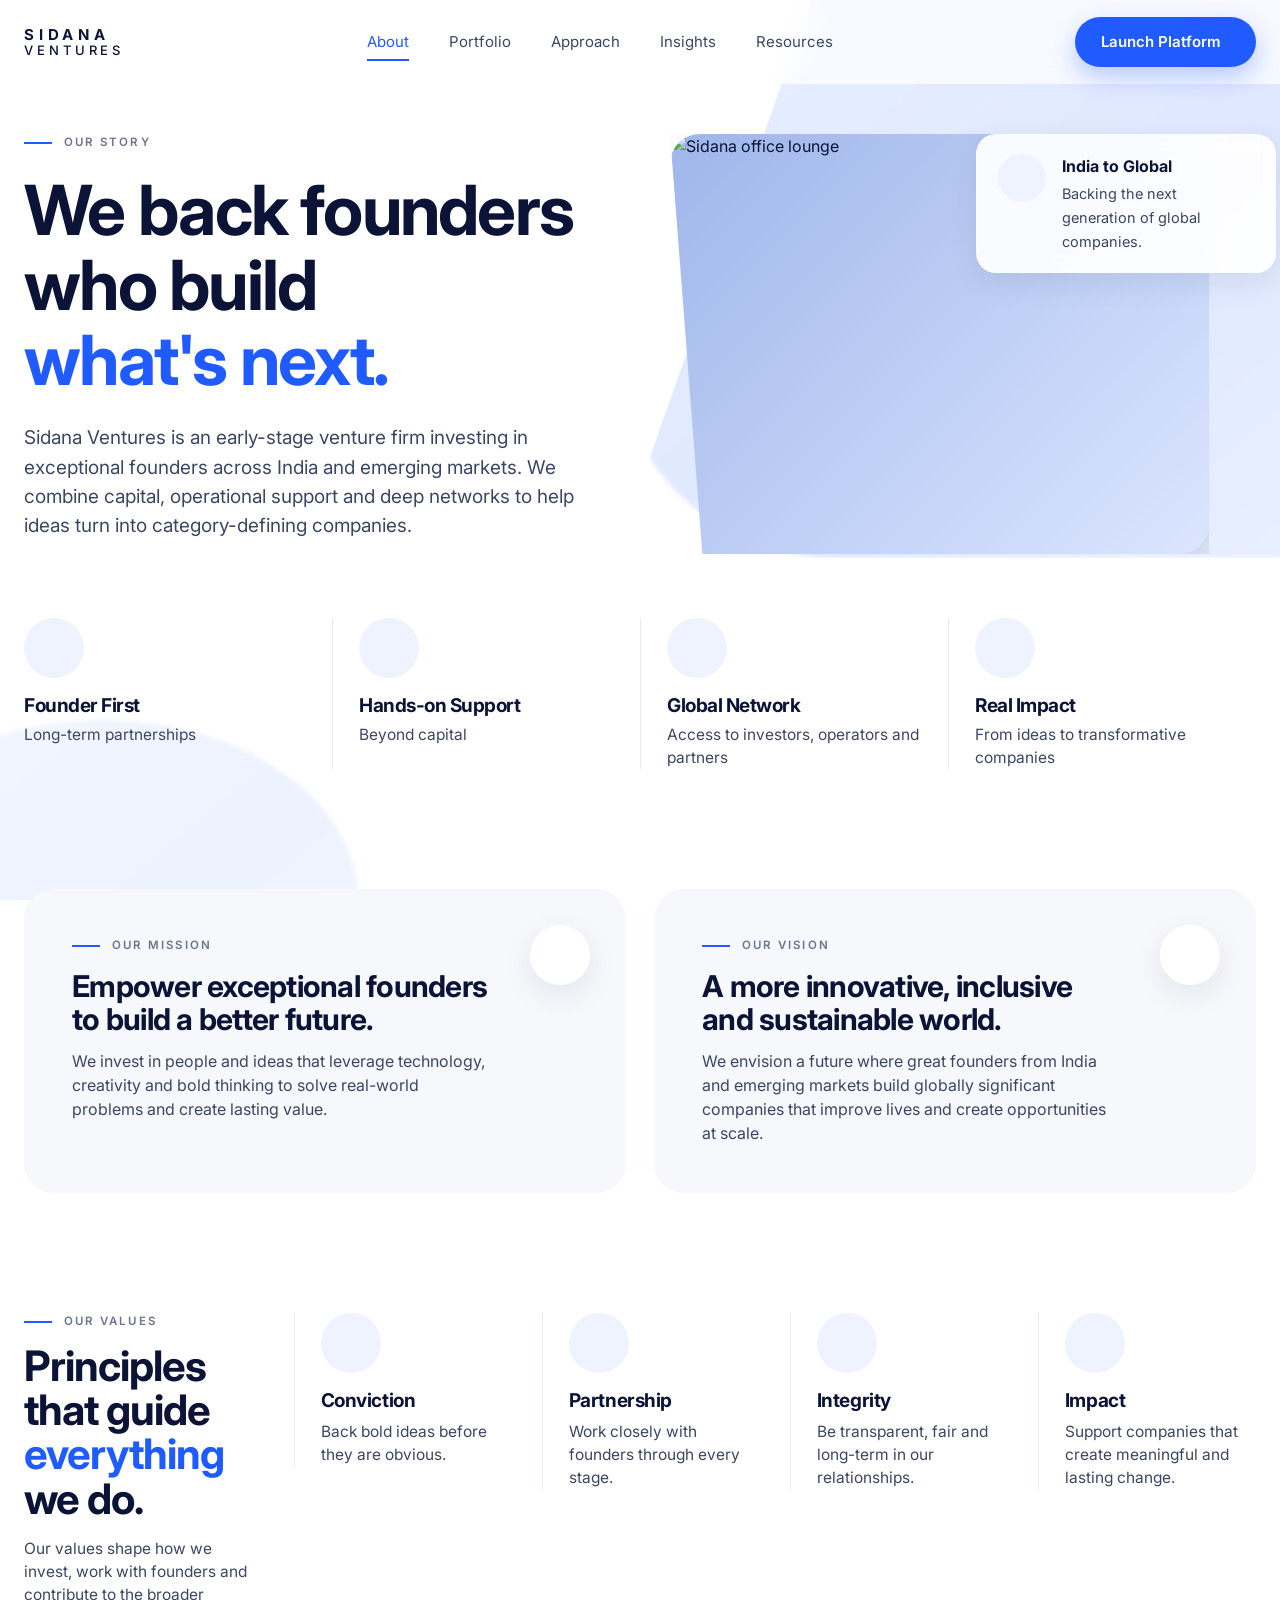
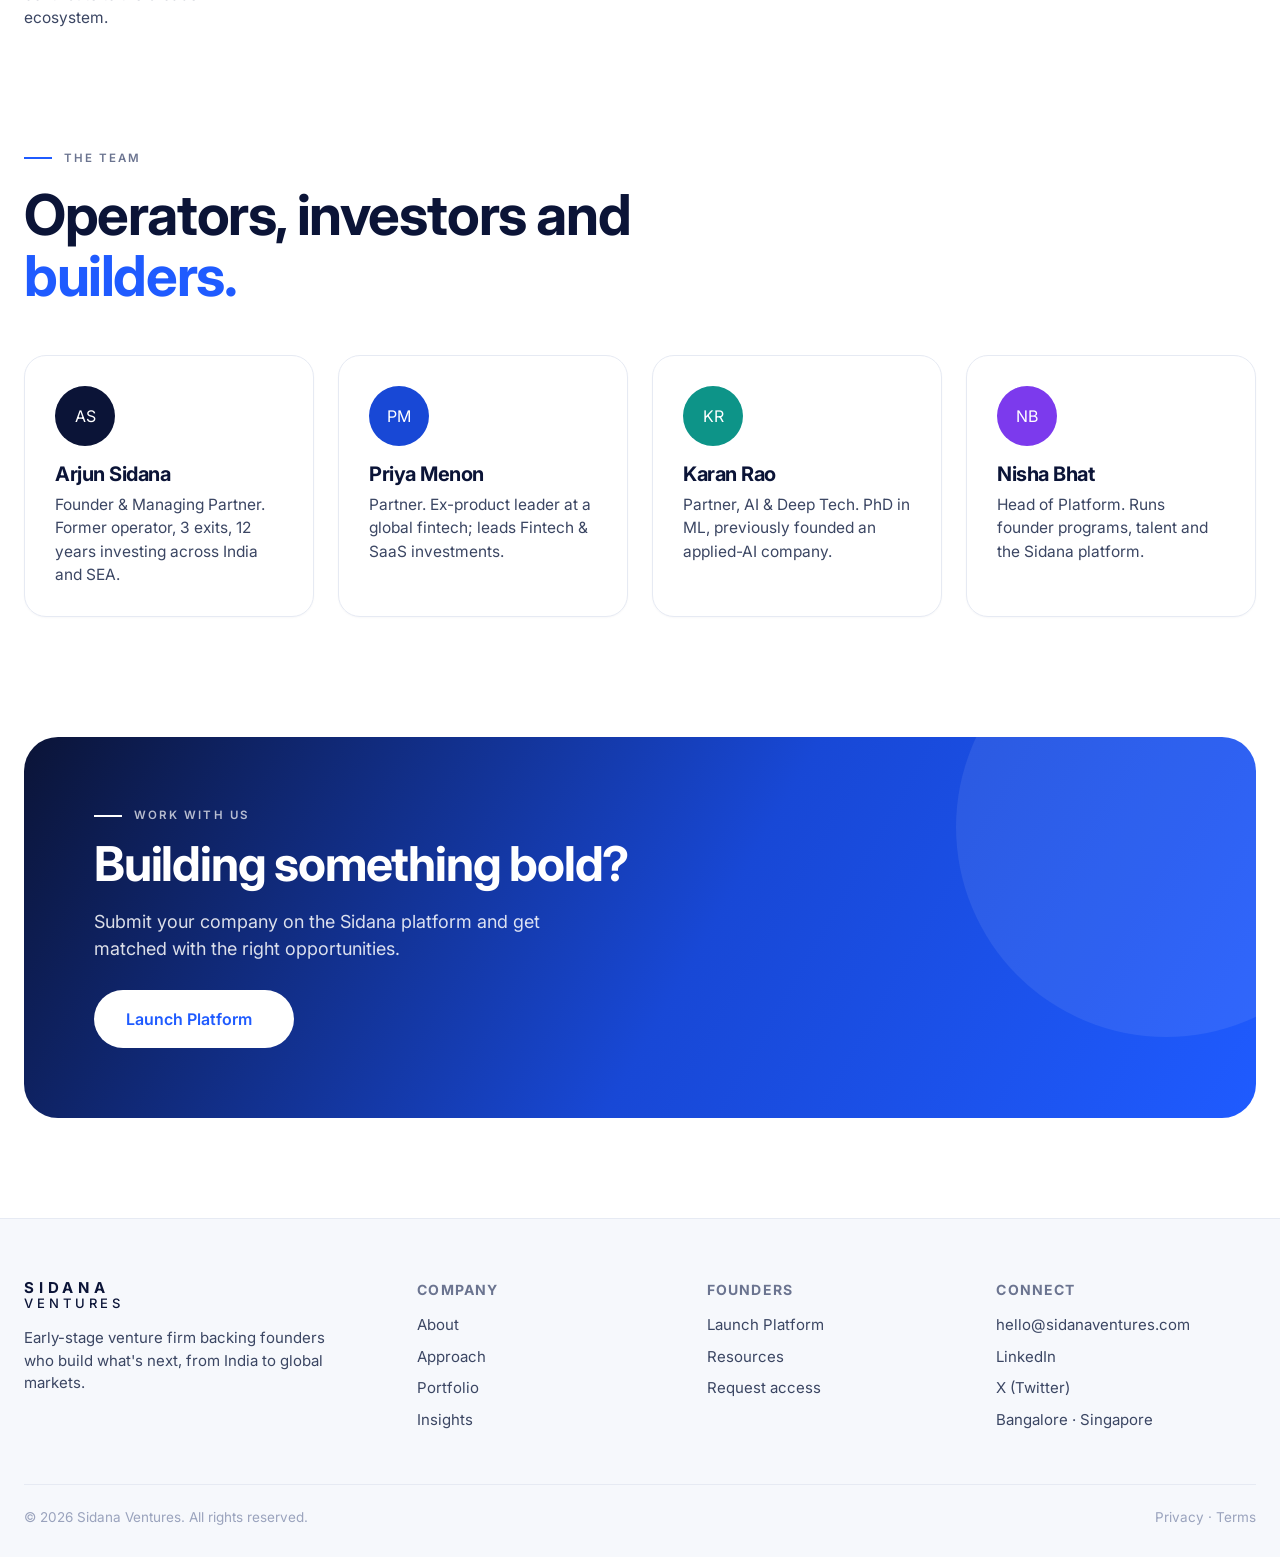
==== about.html @ c6158445 "first commit" ====
<!DOCTYPE html>
<html lang="en">
<head>
<meta charset="UTF-8"><meta name="viewport" content="width=device-width, initial-scale=1.0">
<title>About – Sidana Ventures</title>
<link rel="preconnect" href="https://fonts.googleapis.com"><link href="https://fonts.googleapis.com/css2?family=Inter:wght@400;500;600;700&display=swap" rel="stylesheet">
<link rel="stylesheet" href="css/site.css">
</head>
<body>
<div class="bg-shapes"><span class="s1"></span><span class="s2"></span></div>
<header class="nav"><div class="wrap"><a href="index.html" class="logo">Sidana<small>Ventures</small></a><nav class="nav-links"><a href="about.html">About</a><a href="portfolio.html">Portfolio</a><a href="approach.html">Approach</a><a href="insights.html">Insights</a><a href="resources.html">Resources</a></nav><a href="platform.html" class="btn btn-primary">Launch Platform <i data-lucide="arrow-right"></i></a><button class="nav-toggle" aria-label="Menu"><i data-lucide="menu"></i></button></div></header>

<main class="wrap">
  <section class="tight" style="padding-top:50px">
    <div class="grid-2" style="align-items:start;gap:60px">
      <div>
        <div class="eyebrow reveal in">Our story</div>
        <h1 class="words" style="font-size:clamp(44px,5.4vw,76px);font-weight:700;margin:22px 0 26px">We back founders who build <span class="accent">what's next.</span></h1>
        <p class="lead reveal" style="transition-delay:.5s;max-width:560px">Sidana Ventures is an early-stage venture firm investing in exceptional founders across India and emerging markets. We combine capital, operational support and deep networks to help ideas turn into category-defining companies.</p>
      </div>
      <div style="position:relative;height:440px">
        <div class="media skew tilt reveal right" style="height:420px;width:92%"><img src="https://images.unsplash.com/photo-1497366216548-37526070297c?w=1200&q=80" alt="Sidana office lounge" loading="lazy"></div>
        <div class="info-tile reveal" style="position:absolute;right:-20px;top:0;width:300px;transition-delay:.4s"><div class="ico sm"><i data-lucide="globe"></i></div><div><b>India to Global</b><span>Backing the next generation of global companies.</span></div></div>
      </div>
    </div>
    <div class="pillars stagger">
      <div><div class="ico"><i data-lucide="users"></i></div><h3>Founder First</h3><p>Long-term partnerships</p></div>
      <div><div class="ico"><i data-lucide="rocket"></i></div><h3>Hands-on Support</h3><p>Beyond capital</p></div>
      <div><div class="ico"><i data-lucide="share-2"></i></div><h3>Global Network</h3><p>Access to investors, operators and partners</p></div>
      <div><div class="ico"><i data-lucide="bar-chart-3"></i></div><h3>Real Impact</h3><p>From ideas to transformative companies</p></div>
    </div>
  </section>

  <section class="tight">
    <div class="grid-2">
      <div class="big-card reveal left"><img class="art" src="https://images.unsplash.com/photo-1464822759023-fed622ff2c3b?w=900&q=80" alt="" loading="lazy"><div class="ico"><i data-lucide="target"></i></div><div class="eyebrow">Our mission</div><h3>Empower exceptional founders to build a better future.</h3><p>We invest in people and ideas that leverage technology, creativity and bold thinking to solve real-world problems and create lasting value.</p></div>
      <div class="big-card reveal right"><img class="art" src="https://images.unsplash.com/photo-1451187580459-43490279c0fa?w=900&q=80" alt="" loading="lazy"><div class="ico"><i data-lucide="eye"></i></div><div class="eyebrow">Our vision</div><h3>A more innovative, inclusive and sustainable world.</h3><p>We envision a future where great founders from India and emerging markets build globally significant companies that improve lives and create opportunities at scale.</p></div>
    </div>
  </section>

  <section class="tight">
    <div class="values">
      <div class="reveal"><div class="eyebrow">Our values</div><h2>Principles that guide <span class="accent">everything</span> we do.</h2><p style="color:var(--ink-2)">Our values shape how we invest, work with founders and contribute to the broader ecosystem.</p></div>
      <div class="v reveal" style="transition-delay:.1s"><div class="ico"><i data-lucide="lightbulb"></i></div><h3>Conviction</h3><p>Back bold ideas before they are obvious.</p></div>
      <div class="v reveal" style="transition-delay:.2s"><div class="ico"><i data-lucide="users"></i></div><h3>Partnership</h3><p>Work closely with founders through every stage.</p></div>
      <div class="v reveal" style="transition-delay:.3s"><div class="ico"><i data-lucide="bar-chart-3"></i></div><h3>Integrity</h3><p>Be transparent, fair and long-term in our relationships.</p></div>
      <div class="v reveal" style="transition-delay:.4s"><div class="ico"><i data-lucide="leaf"></i></div><h3>Impact</h3><p>Support companies that create meaningful and lasting change.</p></div>
    </div>
  </section>

  <section class="tight">
    <div class="sec-head reveal"><div class="eyebrow">The team</div><h2>Operators, investors and <span class="accent">builders.</span></h2></div>
    <div class="grid-4 stagger">
      <div class="card hover"><div class="ico" style="background:#0b1437;color:#fff">AS</div><h3>Arjun Sidana</h3><p>Founder &amp; Managing Partner. Former operator, 3 exits, 12 years investing across India and SEA.</p></div>
      <div class="card hover"><div class="ico" style="background:#1848d6;color:#fff">PM</div><h3>Priya Menon</h3><p>Partner. Ex-product leader at a global fintech; leads Fintech &amp; SaaS investments.</p></div>
      <div class="card hover"><div class="ico" style="background:#0d9488;color:#fff">KR</div><h3>Karan Rao</h3><p>Partner, AI &amp; Deep Tech. PhD in ML, previously founded an applied-AI company.</p></div>
      <div class="card hover"><div class="ico" style="background:#7c3aed;color:#fff">NB</div><h3>Nisha Bhat</h3><p>Head of Platform. Runs founder programs, talent and the Sidana platform.</p></div>
    </div>
  </section>

  <section class="tight"><div class="cta-band reveal scale"><div><div class="eyebrow">Work with us</div><h2>Building something bold?</h2><p>Submit your company on the Sidana platform and get matched with the right opportunities.</p><a href="platform.html" class="btn btn-primary btn-lg">Launch Platform <i data-lucide="arrow-right"></i></a></div><div></div></div></section>
</main>

<footer><div class="wrap"><div class="cols"><div><a href="index.html" class="logo">Sidana<small>Ventures</small></a><p style="color:var(--ink-2);margin-top:16px;max-width:320px;font-size:15px">Early-stage venture firm backing founders who build what's next, from India to global markets.</p></div><div><h4>Company</h4><a href="about.html">About</a><a href="approach.html">Approach</a><a href="portfolio.html">Portfolio</a><a href="insights.html">Insights</a></div><div><h4>Founders</h4><a href="platform.html">Launch Platform</a><a href="resources.html">Resources</a><a href="platform.html">Request access</a></div><div><h4>Connect</h4><a href="#">hello@sidanaventures.com</a><a href="#">LinkedIn</a><a href="#">X (Twitter)</a><a href="#">Bangalore · Singapore</a></div></div><div class="fine"><span>© 2026 Sidana Ventures. All rights reserved.</span><span>Privacy · Terms</span></div></div></footer>
<script src="https://unpkg.com/lucide@0.468.0/dist/umd/lucide.min.js"></script><script src="js/site.js"></script>
</body>
</html>
---- css/site.css ----
/* =====================================================================
   Sidana Ventures – marketing site
   ===================================================================== */
:root{
  --blue:#1f5bff; --blue-600:#1848d6; --blue-50:#eef3ff; --blue-100:#dbe5ff;
  --ink:#0b1437; --ink-2:#3b4663; --ink-3:#6b7490; --ink-4:#9aa3bd;
  --line:#e6eaf3; --bg:#ffffff; --bg-2:#f6f8fc;
  --radius:22px; --shadow:0 10px 30px rgba(11,20,55,.08); --shadow-lg:0 30px 70px rgba(11,20,55,.16);
  --font:'Inter',system-ui,-apple-system,Segoe UI,Roboto,sans-serif;
}
*{box-sizing:border-box;margin:0;padding:0}
html{scroll-behavior:smooth}
body{font-family:var(--font);color:var(--ink);background:var(--bg);font-size:16px;line-height:1.5;-webkit-font-smoothing:antialiased;overflow-x:hidden}
a{color:inherit;text-decoration:none}
button{font-family:inherit;cursor:pointer;border:0;background:none;color:inherit}
img{display:block;max-width:100%}
i[data-lucide],svg.lucide{display:inline-block;vertical-align:middle;flex:none}
h1,h2,h3{line-height:1.08;letter-spacing:-.025em}
.accent{color:var(--blue)}
.wrap{width:min(1360px,calc(100% - 48px));margin:0 auto}
.eyebrow{display:flex;align-items:center;gap:12px;font-size:11.5px;letter-spacing:.18em;text-transform:uppercase;color:var(--ink-3);font-weight:600}
.eyebrow::before{content:"";width:28px;height:2px;background:var(--blue)}
.lead{font-size:19px;color:var(--ink-2);line-height:1.55}
.btn{display:inline-flex;align-items:center;gap:10px;padding:14px 26px;border-radius:999px;font-weight:600;font-size:15px;transition:.2s;white-space:nowrap}
.btn svg{width:18px;height:18px;transition:.2s}
.btn-primary{background:var(--blue);color:#fff;box-shadow:0 10px 24px rgba(31,91,255,.3)}
.btn-primary:hover{background:var(--blue-600);transform:translateY(-2px)}
.btn-primary:hover svg{transform:translateX(3px)}
.btn-ghost{color:var(--ink);border:1.5px solid var(--line);background:#fff}
.btn-ghost:hover{border-color:var(--ink-4)}
.btn-lg{padding:17px 32px;font-size:16px}
.ico{width:60px;height:60px;border-radius:50%;background:var(--blue-50);display:grid;place-items:center;color:var(--blue);flex:none}
.ico svg{width:26px;height:26px}
.ico.sm{width:48px;height:48px}.ico.sm svg{width:22px;height:22px}
.ico.lg{width:80px;height:80px}.ico.lg svg{width:34px;height:34px}

/* --------------------------------- Page backdrop ------------------- */
.bg-shapes{position:fixed;inset:0;z-index:-1;pointer-events:none;overflow:hidden}
.bg-shapes span{position:absolute;background:linear-gradient(140deg,#e8efff,#dbe5ff 60%,#eaf1ff);opacity:.9;filter:blur(2px)}
.bg-shapes .s1{right:-10%;top:-8%;width:62vw;height:70vh;clip-path:polygon(28% 0,100% 0,100% 100%,0 100%);border-radius:0 0 0 220px;animation:drift 18s ease-in-out infinite alternate}
.bg-shapes .s2{left:-12%;bottom:-20%;width:40vw;height:40vh;border-radius:50%;opacity:.5;animation:drift 22s ease-in-out infinite alternate-reverse}
@keyframes drift{from{transform:translate3d(0,0,0)}to{transform:translate3d(-30px,24px,0)}}

/* --------------------------------- Nav ----------------------------- */
.nav{position:sticky;top:0;z-index:50;backdrop-filter:blur(14px);background:rgba(255,255,255,.72);transition:.3s}
.nav.scrolled{box-shadow:0 6px 24px rgba(11,20,55,.06)}
.nav .wrap{display:flex;align-items:center;justify-content:space-between;height:84px}
.logo{font-weight:700;letter-spacing:.32em;font-size:15px;line-height:1.15;text-transform:uppercase;color:var(--ink)}
.logo small{display:block;font-weight:500;letter-spacing:.3em;font-size:13px}
.nav-links{display:flex;gap:40px}
.nav-links a{font-size:15px;color:var(--ink-2);position:relative;padding:6px 0;transition:.2s}
.nav-links a::after{content:"";position:absolute;left:0;right:0;bottom:-2px;height:2px;background:var(--blue);transform:scaleX(0);transform-origin:left;transition:.25s}
.nav-links a:hover,.nav-links a.active{color:var(--blue)}
.nav-links a.active::after,.nav-links a:hover::after{transform:scaleX(1)}
.nav-toggle{display:none;width:44px;height:44px;border-radius:12px;place-items:center}
.nav-toggle svg{width:22px;height:22px}

/* --------------------------------- Hero ---------------------------- */
.hero{position:relative;padding:40px 0 20px;min-height:calc(100vh - 84px);display:grid;grid-template-columns:1.05fr 1.3fr;align-items:center;gap:20px}
.hero h1{font-size:clamp(52px,7.4vw,112px);font-weight:700;letter-spacing:-.04em;line-height:.98;margin:28px 0 30px}
.hero .lead{max-width:520px;font-size:21px}
.hero .cta{display:flex;align-items:center;gap:36px;margin-top:38px}
.scroll-hint{display:flex;align-items:center;gap:12px;color:var(--ink-2);font-size:15px}
.scroll-hint span{width:44px;height:44px;border-radius:50%;border:1.5px solid var(--line);display:grid;place-items:center;background:#fff;animation:bob 2.2s ease-in-out infinite}
.scroll-hint svg{width:18px;height:18px;color:var(--blue)}
@keyframes bob{0%,100%{transform:translateY(0)}50%{transform:translateY(6px)}}
.stats{display:flex;gap:0;margin-top:60px;padding-left:140px}
.stats div{padding:0 30px;border-left:1px solid var(--line)}
.stats div:first-child{padding-left:0;border:0}
.stats b{display:block;font-size:30px;font-weight:700;color:var(--blue);letter-spacing:-.02em}
.stats b.dark{color:var(--ink)}
.stats span{font-size:15px;color:var(--ink-2);display:block;max-width:110px;line-height:1.3;margin-top:4px}
.hero-visual{position:relative;height:720px}
#globe{position:absolute;left:50%;top:50%;transform:translate(-50%,-50%);width:640px;height:640px;filter:drop-shadow(0 30px 60px rgba(31,91,255,.25))}
.float-card{position:absolute;display:flex;align-items:center;gap:14px;background:rgba(255,255,255,.92);backdrop-filter:blur(10px);border:1px solid rgba(255,255,255,.8);border-radius:20px;padding:16px 22px;box-shadow:var(--shadow);font-weight:600;font-size:15px;line-height:1.25;animation:floaty 6s ease-in-out infinite;z-index:3}
.float-card svg{width:26px;height:26px;color:var(--blue)}
.float-card.d1{animation-delay:-1s}.float-card.d2{animation-delay:-2.5s}.float-card.d3{animation-delay:-4s}
@keyframes floaty{0%,100%{transform:translateY(0)}50%{transform:translateY(-12px)}}
.photo{position:absolute;overflow:hidden;background:linear-gradient(135deg,#b9c9ee,#e3ebff);box-shadow:var(--shadow-lg);z-index:2}
.photo img{width:100%;height:100%;object-fit:cover}
.photo.skew{clip-path:polygon(14% 0,100% 0,100% 100%,0 100%);border-radius:28px}
.photo.skew2{clip-path:polygon(0 0,100% 0,86% 100%,0 100%);border-radius:28px}
.focus-row{display:flex;align-items:center;gap:0;border-top:1px solid var(--line);padding:30px 0 50px;margin-top:10px}
.focus-row .eyebrow{min-width:220px}
.focus-row>div:not(.eyebrow){flex:1;display:flex;align-items:center;gap:16px;font-size:17px;font-weight:500;padding:0 30px;border-left:1px solid var(--line)}
.focus-row svg{width:30px;height:30px;color:var(--blue)}

/* --------------------------------- Sections ------------------------ */
section{padding:90px 0}
section.tight{padding:60px 0}
.sec-head{max-width:720px;margin-bottom:48px}
.sec-head h2{font-size:clamp(36px,4.4vw,58px);font-weight:700;margin:18px 0 20px}
.grid-2{display:grid;grid-template-columns:1fr 1fr;gap:28px}
.grid-3{display:grid;grid-template-columns:repeat(3,1fr);gap:24px}
.grid-4{display:grid;grid-template-columns:repeat(4,1fr);gap:24px}
.card{background:#fff;border:1px solid var(--line);border-radius:var(--radius);padding:30px;box-shadow:0 1px 2px rgba(11,20,55,.03);transition:.25s}
.card.soft{background:var(--bg-2);border-color:transparent}
.card.hover:hover{transform:translateY(-6px);box-shadow:var(--shadow)}
.card h3{font-size:20px;margin:18px 0 8px}
.card p{color:var(--ink-2);font-size:15.5px}
.feature-strip{background:var(--bg-2);border-radius:28px;padding:44px 20px;display:grid;grid-template-columns:repeat(4,1fr)}
.feature-strip>div{text-align:center;padding:0 30px;border-left:1px solid var(--line)}
.feature-strip>div:first-child{border:0}
.feature-strip .ico{margin:0 auto 18px}
.feature-strip h3{font-size:22px;margin-bottom:10px}
.feature-strip p{color:var(--ink-2);font-size:17px}
.list-feat{display:grid;gap:18px}
.list-feat>div{display:flex;gap:18px;align-items:center}
.list-feat b{display:block;font-size:17px}
.list-feat span{color:var(--ink-2);font-size:15px}
.media{position:relative;overflow:hidden;border-radius:30px;background:linear-gradient(135deg,#9fb6ea,#dbe5ff);box-shadow:var(--shadow-lg)}
.media img{width:100%;height:100%;object-fit:cover;transition:transform 1.2s ease}
.media:hover img{transform:scale(1.04)}
.media.skew{clip-path:polygon(0 0,100% 0,100% 100%,6% 100%)}
.media .cap{position:absolute;left:28px;bottom:28px;color:#fff;font-size:24px;font-weight:600;line-height:1.2;text-shadow:0 4px 20px rgba(0,0,0,.4)}
.media .cap::after{content:"";display:block;width:28px;height:2px;background:#fff;margin-top:14px}
.info-tile{display:flex;gap:16px;align-items:flex-start;background:rgba(255,255,255,.92);backdrop-filter:blur(8px);border-radius:20px;padding:20px 22px;box-shadow:var(--shadow)}
.info-tile b{display:block;font-size:16px;margin-bottom:3px}
.info-tile span{color:var(--ink-2);font-size:14.5px}
.pillars{display:grid;grid-template-columns:repeat(4,1fr);margin-top:44px}
.pillars>div{padding:0 26px;border-left:1px solid var(--line)}
.pillars>div:first-child{padding-left:0;border:0}
.pillars h3{font-size:19px;margin:18px 0 6px}
.pillars p{color:var(--ink-2);font-size:15.5px}
.steps{display:grid;grid-template-columns:260px repeat(4,1fr);gap:30px;align-items:start}
.steps .num{display:flex;align-items:center;gap:0;margin-bottom:28px}
.steps .num b{width:60px;height:60px;border-radius:50%;background:var(--blue-50);color:var(--blue);display:grid;place-items:center;font-size:19px;font-weight:600;flex:none}
.steps .num i{flex:1;height:1.5px;background:var(--blue);position:relative;transform-origin:left;transform:scaleX(0);transition:transform 1s ease .3s}
.steps .num i::after{content:"";position:absolute;right:-1px;top:-5px;border:6px solid transparent;border-left:8px solid var(--blue);opacity:0;transition:.3s 1.1s}
.in-view .steps .num i{transform:scaleX(1)} .in-view .steps .num i::after{opacity:1}
.steps h3{font-size:20px;margin-bottom:10px}
.steps p{color:var(--ink-2);font-size:15.5px}
.steps h2{font-size:44px;line-height:1.05;margin-top:14px}
.big-card{border-radius:30px;padding:48px;position:relative;overflow:hidden;min-height:260px;background:var(--bg-2)}
.big-card h3{font-size:30px;margin:16px 0 14px;max-width:420px}
.big-card p{color:var(--ink-2);max-width:420px;font-size:16px}
.big-card .art{position:absolute;right:0;top:0;bottom:0;width:38%;object-fit:cover;mask-image:linear-gradient(90deg,transparent,#000 40%)}
.big-card .ico{position:absolute;right:36px;top:36px;background:#fff;box-shadow:var(--shadow)}
.values{display:grid;grid-template-columns:1.1fr repeat(4,1fr);gap:30px;align-items:start}
.values .v{padding-left:26px;border-left:1px solid var(--line)}
.values h3{font-size:19px;margin:18px 0 8px}
.values p{color:var(--ink-2);font-size:15.5px}
.values h2{font-size:42px;line-height:1.05;margin:14px 0 16px}
.focus-grid{display:grid;grid-template-columns:1fr 1fr;gap:14px;margin-top:20px}
.focus-grid div{background:#fff;border-radius:18px;padding:30px 22px;text-align:center;font-weight:500;font-size:15px;transition:.2s;border:1px solid var(--line)}
.focus-grid div:hover{transform:translateY(-4px);box-shadow:var(--shadow)}
.focus-grid svg{width:32px;height:32px;color:var(--blue);display:block;margin:0 auto 16px}
.marquee{overflow:hidden;mask-image:linear-gradient(90deg,transparent,#000 10%,#000 90%,transparent)}
.marquee .track{display:flex;gap:70px;width:max-content;animation:marquee 28s linear infinite;padding:10px 0}
.marquee .track span{font-weight:700;font-size:22px;letter-spacing:-.01em;color:var(--ink-4);white-space:nowrap}
@keyframes marquee{to{transform:translateX(-50%)}}
.cta-band{background:linear-gradient(120deg,#0b1437,#1848d6 55%,#1f5bff);color:#fff;border-radius:34px;padding:70px;display:grid;grid-template-columns:1.1fr 1fr;gap:40px;align-items:center;position:relative;overflow:hidden}
.cta-band::after{content:"";position:absolute;right:-120px;top:-120px;width:420px;height:420px;border-radius:50%;background:rgba(255,255,255,.08)}
.cta-band h2{font-size:48px;margin:14px 0 18px}
.cta-band p{opacity:.85;font-size:18px;max-width:520px}
.cta-band .eyebrow{color:rgba(255,255,255,.7)}.cta-band .eyebrow::before{background:#fff}
.cta-band .btn-primary{background:#fff;color:var(--blue);box-shadow:none;margin-top:28px}
.mock{background:#fff;border-radius:22px;padding:18px;color:var(--ink);box-shadow:var(--shadow-lg);transform:rotate(-2deg);position:relative;z-index:1}
.mock .row{display:flex;gap:10px;margin-bottom:10px}
.mock .tile{flex:1;background:var(--bg-2);border-radius:12px;padding:12px}
.mock .tile b{display:block;font-size:20px}.mock .tile span{font-size:11px;color:var(--ink-3)}
.mock .bar{height:8px;border-radius:4px;background:var(--blue-100);margin:6px 0}
.mock .bar i{display:block;height:100%;width:60%;background:var(--blue);border-radius:4px;animation:grow 2s ease-out infinite alternate}
@keyframes grow{from{width:30%}to{width:85%}}
footer{border-top:1px solid var(--line);padding:60px 0 30px;margin-top:40px;background:var(--bg-2)}
footer .cols{display:grid;grid-template-columns:1.4fr 1fr 1fr 1fr;gap:30px}
footer h4{font-size:14px;letter-spacing:.08em;text-transform:uppercase;color:var(--ink-3);margin-bottom:14px}
footer a{display:block;color:var(--ink-2);font-size:15px;margin-bottom:9px}
footer a:hover{color:var(--blue)}
footer .fine{display:flex;justify-content:space-between;color:var(--ink-4);font-size:13.5px;margin-top:44px;padding-top:22px;border-top:1px solid var(--line)}

/* --------------------------------- Portfolio / insights ------------ */
.filters{display:flex;gap:10px;flex-wrap:wrap;margin-bottom:34px}
.filters button{padding:10px 18px;border-radius:999px;border:1.5px solid var(--line);font-weight:500;font-size:14px;color:var(--ink-2);transition:.2s;background:#fff}
.filters button.active,.filters button:hover{border-color:var(--blue);color:var(--blue);background:var(--blue-50)}
.co{background:#fff;border:1px solid var(--line);border-radius:22px;padding:26px;transition:.25s;cursor:pointer}
.co:hover{transform:translateY(-6px);box-shadow:var(--shadow);border-color:var(--blue-100)}
.co .lg{width:56px;height:56px;border-radius:16px;display:grid;place-items:center;color:#fff;font-weight:700;font-size:20px;margin-bottom:18px}
.co h3{font-size:20px;margin-bottom:6px}
.co p{color:var(--ink-2);font-size:15px;min-height:46px}
.co .tags{display:flex;gap:6px;flex-wrap:wrap;margin-top:16px}
.tag{font-size:12px;padding:4px 10px;border-radius:999px;background:var(--bg-2);color:var(--ink-3);border:1px solid var(--line)}
.post{border-radius:22px;overflow:hidden;background:#fff;border:1px solid var(--line);transition:.25s;cursor:pointer}
.post:hover{transform:translateY(-6px);box-shadow:var(--shadow)}
.post .th{height:190px;background:linear-gradient(135deg,#1848d6,#9fb6ea)}
.post .bd{padding:22px}
.post .meta{font-size:12.5px;color:var(--ink-3);display:flex;gap:10px;margin-bottom:10px}
.post h3{font-size:19px;margin-bottom:8px}
.post p{color:var(--ink-2);font-size:14.5px}
.res{display:flex;gap:18px;align-items:flex-start;background:#fff;border:1px solid var(--line);border-radius:20px;padding:24px;transition:.25s}
.res:hover{box-shadow:var(--shadow);transform:translateY(-4px)}
.res h3{font-size:18px;margin-bottom:6px}
.res p{color:var(--ink-2);font-size:14.5px}
.res .lnk{color:var(--blue);font-weight:600;font-size:14px;margin-top:10px;display:inline-flex;gap:6px;align-items:center}
.res .lnk svg{width:15px;height:15px}

/* --------------------------------- Platform login ------------------ */
.login-page{display:grid;grid-template-columns:1fr 1.2fr;gap:40px;align-items:center;padding:40px 0 30px;min-height:calc(100vh - 84px)}
.login-page h1{font-size:clamp(44px,5.2vw,72px);font-weight:700;margin:24px 0 26px}
.login-page .lead{max-width:460px}
.login-page .list-feat{margin-top:34px}
.login-page .list-feat>div{background:transparent}
.login-visual{position:relative;height:620px}
.login-card{position:absolute;left:-30px;top:10px;width:440px;background:rgba(255,255,255,.96);backdrop-filter:blur(10px);border-radius:28px;padding:40px;box-shadow:var(--shadow-lg);z-index:4;text-align:center}
.login-card .ico.lg{margin:0 auto 20px;background:linear-gradient(135deg,#eef3ff,#dbe5ff)}
.login-card h2{font-size:28px;margin-bottom:8px}
.login-card>p{color:var(--ink-2);font-size:15px;margin-bottom:26px}
.login-card form{text-align:left}
.field{margin-bottom:16px}
.field label{display:block;font-weight:600;font-size:14.5px;margin-bottom:8px}
.input{width:100%;padding:15px 16px;border:1.5px solid var(--line);border-radius:14px;font-family:inherit;font-size:15px;outline:none;transition:.2s;background:#fff}
.input:focus{border-color:var(--blue);box-shadow:0 0 0 4px rgba(31,91,255,.12)}
.input-wrap{position:relative}
.input-wrap button{position:absolute;right:14px;top:50%;transform:translateY(-50%);color:var(--ink-4)}
.input-wrap button svg{width:18px;height:18px}
.row-between{display:flex;justify-content:space-between;align-items:center;font-size:14.5px;margin:4px 0 22px}
.check{display:flex;align-items:center;gap:10px;color:var(--ink-2)}
.check input{width:20px;height:20px;accent-color:var(--blue)}
.login-card .btn{width:100%;justify-content:center;padding:17px}
.login-card .alt{margin-top:22px;padding-top:20px;border-top:1px solid var(--line);color:var(--ink-2);font-size:14.5px}
.login-card .alt a{color:var(--blue);font-weight:600}
.login-visual .photo{right:0;top:0;width:470px;height:600px;clip-path:polygon(10% 0,100% 0,100% 100%,0 100%);border-radius:40px}
.login-visual .info-tile{position:absolute;z-index:6}
.toast{position:fixed;bottom:24px;left:50%;transform:translateX(-50%);background:var(--ink);color:#fff;padding:12px 18px;border-radius:999px;font-size:14px;z-index:100;box-shadow:var(--shadow-lg);animation:pop .2s}
@keyframes pop{from{opacity:0;transform:translate(-50%,8px)}to{opacity:1;transform:translate(-50%,0)}}
.overlay{position:fixed;inset:0;background:rgba(11,20,55,.5);backdrop-filter:blur(4px);z-index:90;display:flex;align-items:center;justify-content:center;padding:20px;animation:fade .2s}
@keyframes fade{from{opacity:0}to{opacity:1}}
.modal{background:#fff;border-radius:26px;padding:36px;width:100%;max-width:520px;box-shadow:var(--shadow-lg);animation:pop2 .25s}
@keyframes pop2{from{opacity:0;transform:translateY(16px) scale(.98)}to{opacity:1;transform:none}}
.modal h3{font-size:24px;margin-bottom:6px}
.modal>p{color:var(--ink-2);font-size:15px;margin-bottom:22px}
.modal .grid-2{gap:14px}

/* --------------------------------- Reveal animations --------------- */
.reveal{opacity:0;transform:translateY(28px);transition:opacity .8s cubic-bezier(.2,.7,.2,1),transform .8s cubic-bezier(.2,.7,.2,1)}
.reveal.in{opacity:1;transform:none}
.reveal.left{transform:translateX(-40px)} .reveal.right{transform:translateX(40px)} .reveal.scale{transform:scale(.92)}
.reveal.in.left,.reveal.in.right,.reveal.in.scale{transform:none}
.stagger>*{opacity:0;transform:translateY(24px);transition:opacity .7s ease,transform .7s cubic-bezier(.2,.7,.2,1)}
.stagger.in>*{opacity:1;transform:none}
.stagger.in>*:nth-child(1){transition-delay:.05s}.stagger.in>*:nth-child(2){transition-delay:.15s}.stagger.in>*:nth-child(3){transition-delay:.25s}.stagger.in>*:nth-child(4){transition-delay:.35s}.stagger.in>*:nth-child(5){transition-delay:.45s}.stagger.in>*:nth-child(6){transition-delay:.55s}.stagger.in>*:nth-child(7){transition-delay:.65s}.stagger.in>*:nth-child(8){transition-delay:.75s}
.words span{display:inline-block;opacity:0;transform:translateY(40px) rotate(2deg);animation:word .9s cubic-bezier(.2,.7,.2,1) forwards}
@keyframes word{to{opacity:1;transform:none}}
.tilt{transition:transform .2s ease-out;transform-style:preserve-3d;will-change:transform}

@media (max-width:1200px){
  .hero{grid-template-columns:1fr;min-height:auto}
  .hero-visual{height:560px}
  #globe{width:460px;height:460px}
  .stats{padding-left:0}
  .steps{grid-template-columns:1fr 1fr}
  .values{grid-template-columns:1fr 1fr}
  .pillars,.feature-strip,.grid-4{grid-template-columns:1fr 1fr}
  .login-page{grid-template-columns:1fr}
  .login-visual{height:auto}
  .login-card{position:relative;width:100%;max-width:520px;margin:0 auto}
  .login-visual .photo,.login-visual .info-tile{display:none}
  .cta-band{grid-template-columns:1fr}
  .focus-row{flex-wrap:wrap;gap:16px}
  .focus-row>div:not(.eyebrow){flex:1 1 40%;border:0;padding:0}
}
@media (max-width:820px){
  .nav-links{display:none;position:absolute;top:84px;left:0;right:0;background:#fff;flex-direction:column;gap:0;padding:10px 24px 20px;box-shadow:var(--shadow)}
  .nav-links.open{display:flex}
  .nav-links a{padding:12px 0;border-bottom:1px solid var(--line)}
  .nav .btn{display:none}
  .nav-toggle{display:grid}
  .grid-2,.grid-3,.grid-4,.pillars,.feature-strip,.steps,.values,.focus-grid,footer .cols{grid-template-columns:1fr}
  .feature-strip>div,.pillars>div,.values .v{border:0;padding:16px 0}
  .hero-visual{height:420px}
  #globe{width:340px;height:340px}
  .float-card,.photo{display:none}
  .stats{flex-wrap:wrap;gap:20px}
  .stats div{border:0;padding:0;flex:1 1 40%}
  .hero .cta{flex-direction:column;align-items:flex-start;gap:20px}
  .cta-band{padding:36px}
  .cta-band h2{font-size:34px}
  .big-card .art{display:none}
  section{padding:56px 0}
}
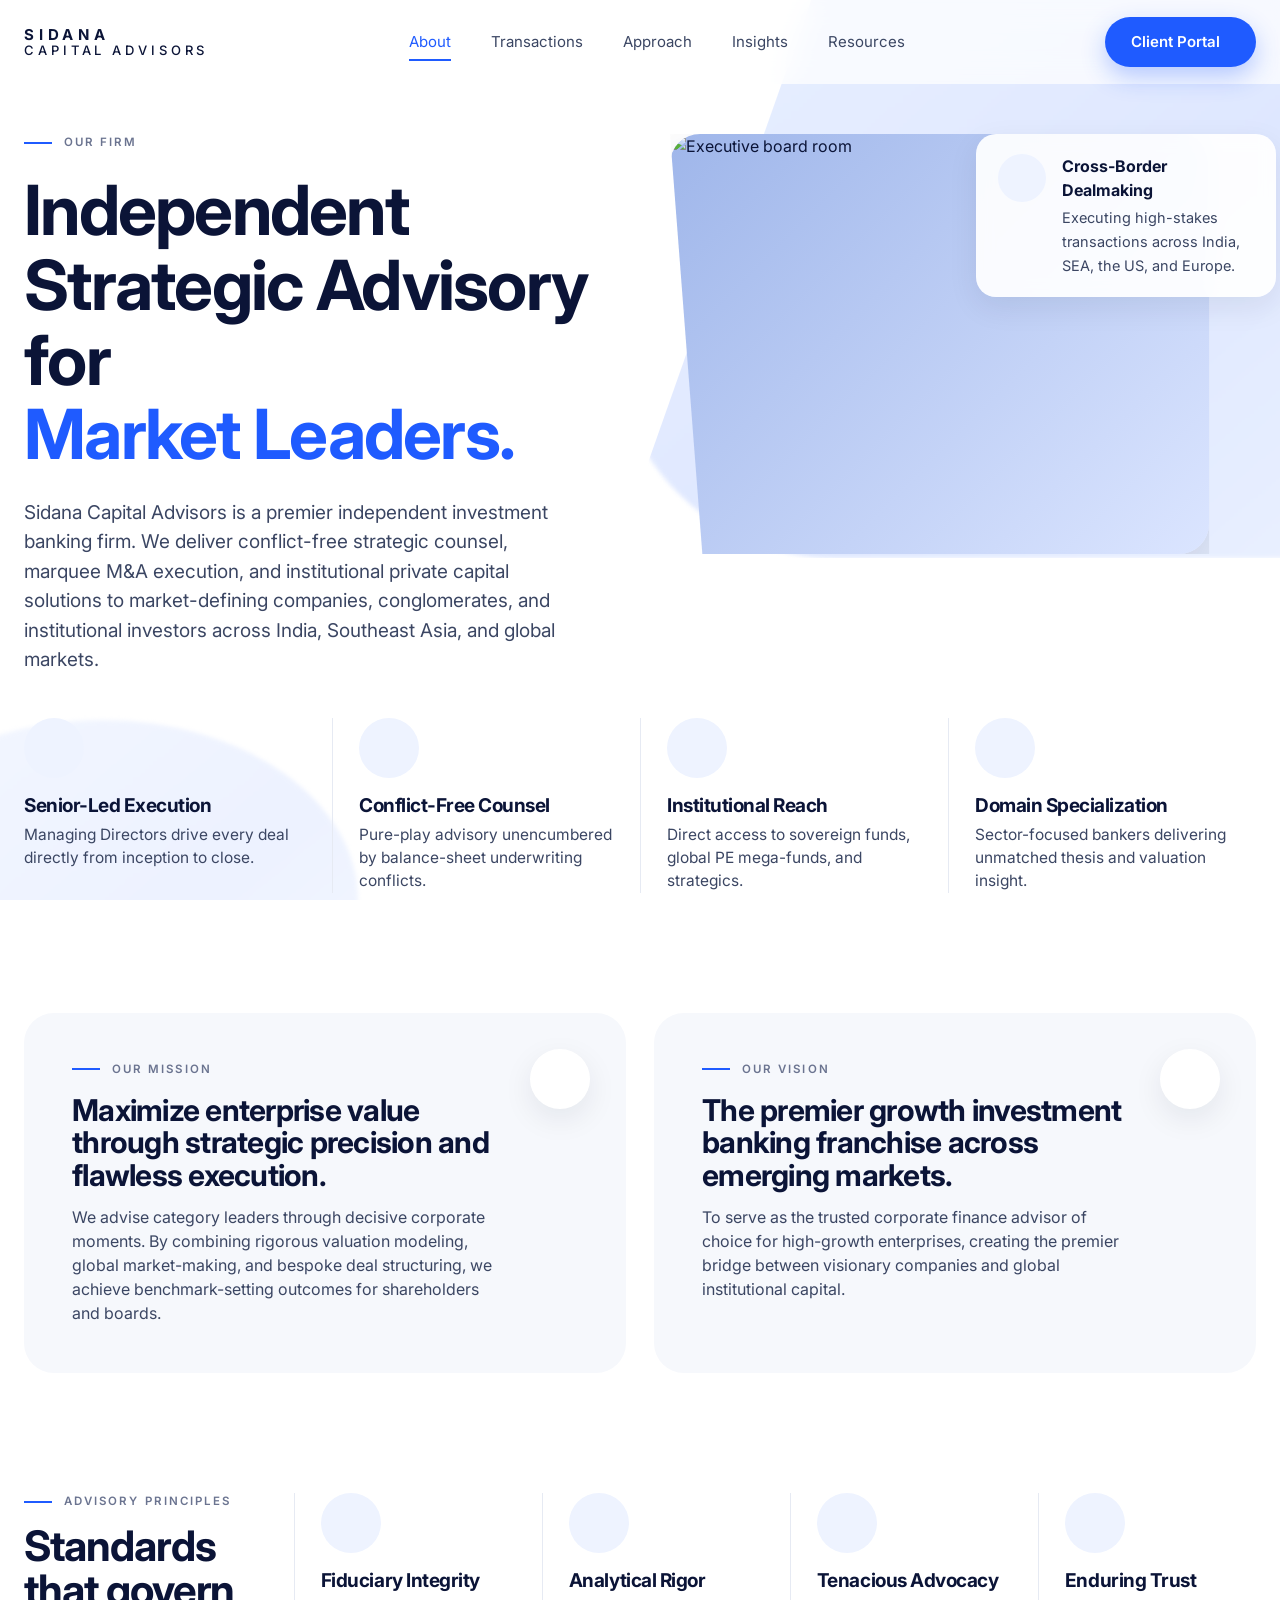
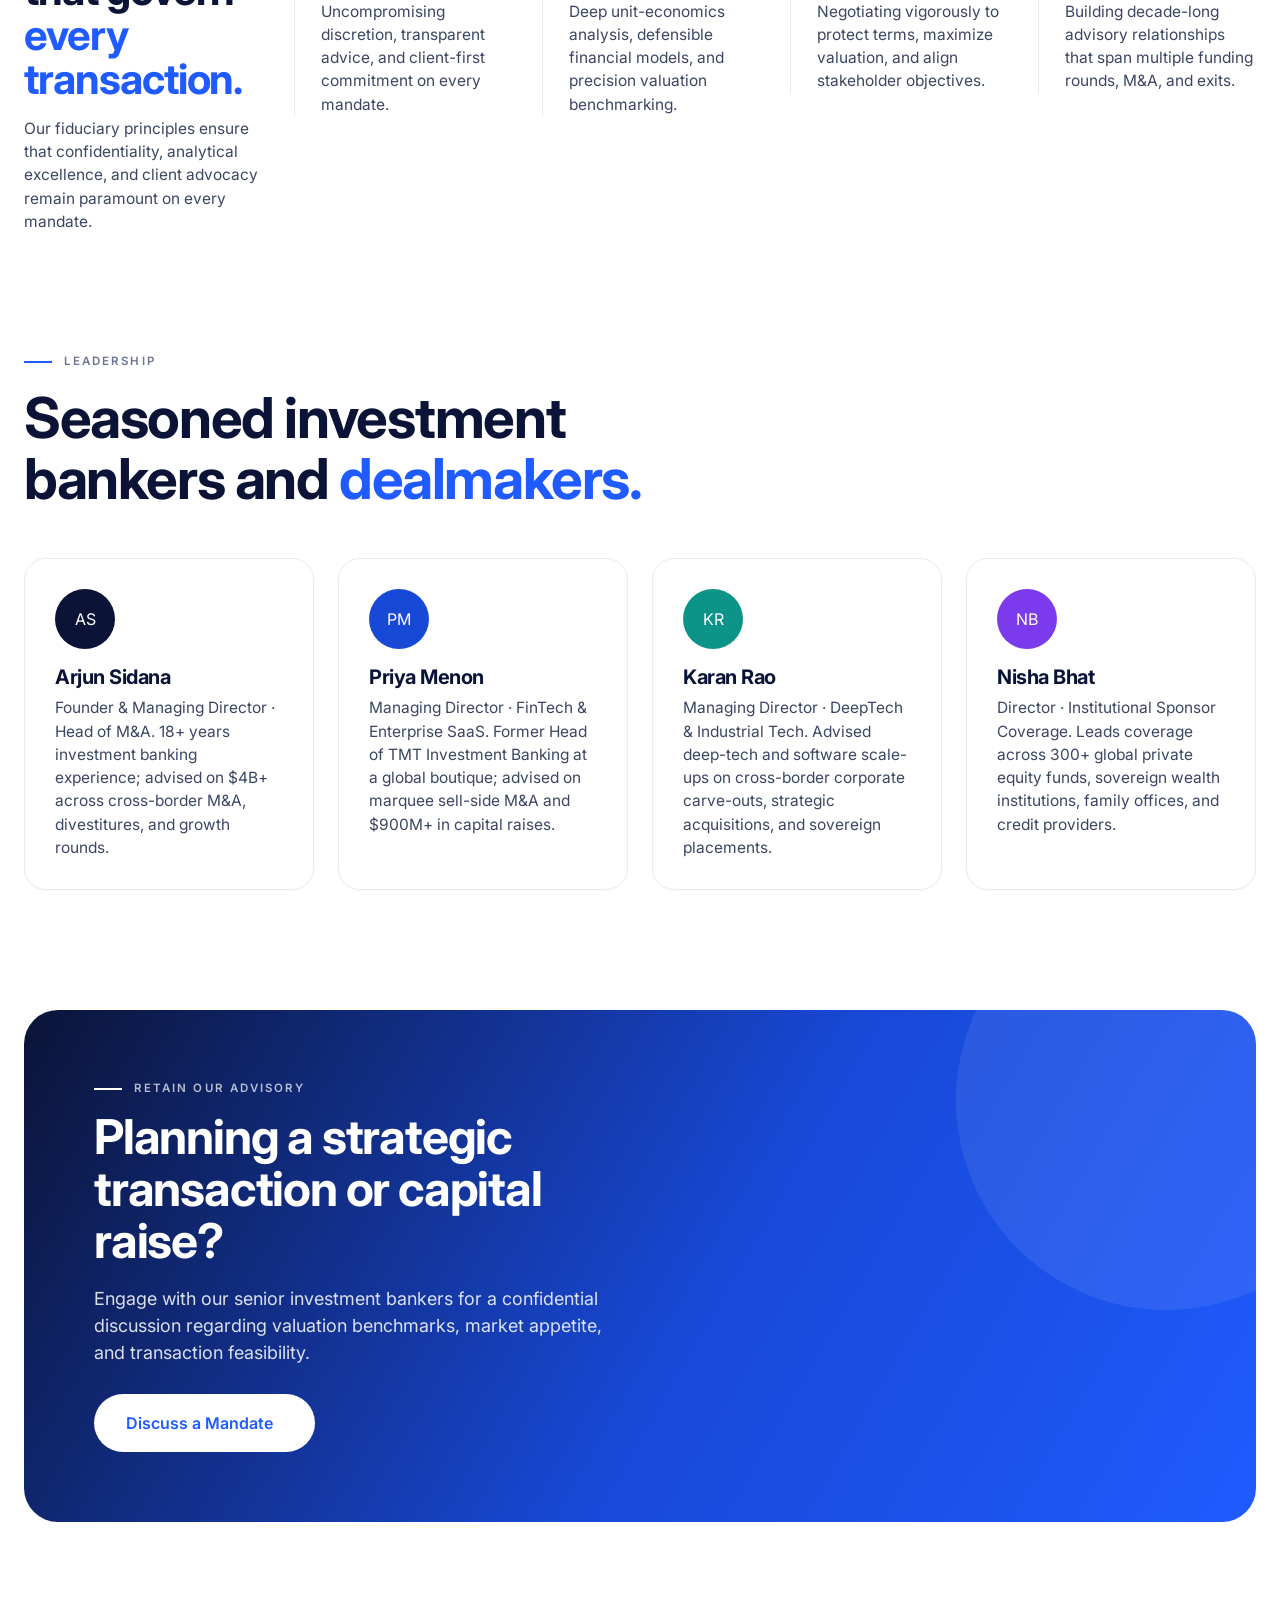
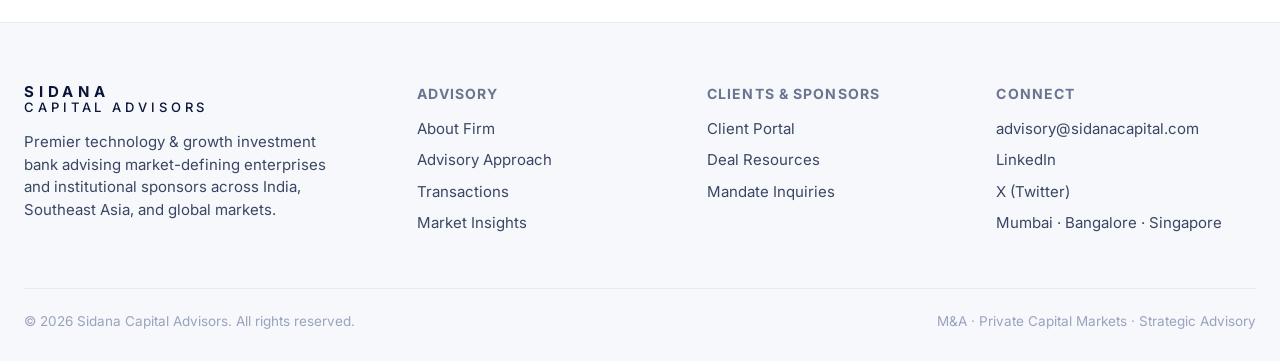
==== commit 77c13b1d: "FinaChangesl" ====
--- a/about.html
+++ b/about.html
@@ -2,66 +2,66 @@
 <html lang="en">
 <head>
 <meta charset="UTF-8"><meta name="viewport" content="width=device-width, initial-scale=1.0">
-<title>About – Sidana Ventures</title>
+<title>About Us – Sidana Capital Advisors | Investment Banking</title>
 <link rel="preconnect" href="https://fonts.googleapis.com"><link href="https://fonts.googleapis.com/css2?family=Inter:wght@400;500;600;700&display=swap" rel="stylesheet">
 <link rel="stylesheet" href="css/site.css">
 </head>
 <body>
 <div class="bg-shapes"><span class="s1"></span><span class="s2"></span></div>
-<header class="nav"><div class="wrap"><a href="index.html" class="logo">Sidana<small>Ventures</small></a><nav class="nav-links"><a href="about.html">About</a><a href="portfolio.html">Portfolio</a><a href="approach.html">Approach</a><a href="insights.html">Insights</a><a href="resources.html">Resources</a></nav><a href="platform.html" class="btn btn-primary">Launch Platform <i data-lucide="arrow-right"></i></a><button class="nav-toggle" aria-label="Menu"><i data-lucide="menu"></i></button></div></header>
+<header class="nav"><div class="wrap"><a href="index.html" class="logo">Sidana<small>Capital Advisors</small></a><nav class="nav-links"><a href="about.html">About</a><a href="portfolio.html">Transactions</a><a href="approach.html">Approach</a><a href="insights.html">Insights</a><a href="resources.html">Resources</a></nav><a href="platform.html" class="btn btn-primary">Client Portal <i data-lucide="arrow-right"></i></a><button class="nav-toggle" aria-label="Menu"><i data-lucide="menu"></i></button></div></header>
 
 <main class="wrap">
   <section class="tight" style="padding-top:50px">
     <div class="grid-2" style="align-items:start;gap:60px">
       <div>
-        <div class="eyebrow reveal in">Our story</div>
-        <h1 class="words" style="font-size:clamp(44px,5.4vw,76px);font-weight:700;margin:22px 0 26px">We back founders who build <span class="accent">what's next.</span></h1>
-        <p class="lead reveal" style="transition-delay:.5s;max-width:560px">Sidana Ventures is an early-stage venture firm investing in exceptional founders across India and emerging markets. We combine capital, operational support and deep networks to help ideas turn into category-defining companies.</p>
+        <div class="eyebrow reveal in">Our firm</div>
+        <h1 class="words" style="font-size:clamp(44px,5.4vw,76px);font-weight:700;margin:22px 0 26px">Independent Strategic Advisory for <span class="accent">Market Leaders.</span></h1>
+        <p class="lead reveal" style="transition-delay:.5s;max-width:560px">Sidana Capital Advisors is a premier independent investment banking firm. We deliver conflict-free strategic counsel, marquee M&amp;A execution, and institutional private capital solutions to market-defining companies, conglomerates, and institutional investors across India, Southeast Asia, and global markets.</p>
       </div>
       <div style="position:relative;height:440px">
-        <div class="media skew tilt reveal right" style="height:420px;width:92%"><img src="https://images.unsplash.com/photo-1497366216548-37526070297c?w=1200&q=80" alt="Sidana office lounge" loading="lazy"></div>
-        <div class="info-tile reveal" style="position:absolute;right:-20px;top:0;width:300px;transition-delay:.4s"><div class="ico sm"><i data-lucide="globe"></i></div><div><b>India to Global</b><span>Backing the next generation of global companies.</span></div></div>
+        <div class="media skew tilt reveal right" style="height:420px;width:92%"><img src="https://images.unsplash.com/photo-1497366216548-37526070297c?w=1200&q=80" alt="Executive board room" loading="lazy"></div>
+        <div class="info-tile reveal" style="position:absolute;right:-20px;top:0;width:300px;transition-delay:.4s"><div class="ico sm"><i data-lucide="globe"></i></div><div><b>Cross-Border Dealmaking</b><span>Executing high-stakes transactions across India, SEA, the US, and Europe.</span></div></div>
       </div>
     </div>
     <div class="pillars stagger">
-      <div><div class="ico"><i data-lucide="users"></i></div><h3>Founder First</h3><p>Long-term partnerships</p></div>
-      <div><div class="ico"><i data-lucide="rocket"></i></div><h3>Hands-on Support</h3><p>Beyond capital</p></div>
-      <div><div class="ico"><i data-lucide="share-2"></i></div><h3>Global Network</h3><p>Access to investors, operators and partners</p></div>
-      <div><div class="ico"><i data-lucide="bar-chart-3"></i></div><h3>Real Impact</h3><p>From ideas to transformative companies</p></div>
+      <div><div class="ico"><i data-lucide="briefcase"></i></div><h3>Senior-Led Execution</h3><p>Managing Directors drive every deal directly from inception to close.</p></div>
+      <div><div class="ico"><i data-lucide="shield-check"></i></div><h3>Conflict-Free Counsel</h3><p>Pure-play advisory unencumbered by balance-sheet underwriting conflicts.</p></div>
+      <div><div class="ico"><i data-lucide="network"></i></div><h3>Institutional Reach</h3><p>Direct access to sovereign funds, global PE mega-funds, and strategics.</p></div>
+      <div><div class="ico"><i data-lucide="trending-up"></i></div><h3>Domain Specialization</h3><p>Sector-focused bankers delivering unmatched thesis and valuation insight.</p></div>
     </div>
   </section>
 
   <section class="tight">
     <div class="grid-2">
-      <div class="big-card reveal left"><img class="art" src="https://images.unsplash.com/photo-1464822759023-fed622ff2c3b?w=900&q=80" alt="" loading="lazy"><div class="ico"><i data-lucide="target"></i></div><div class="eyebrow">Our mission</div><h3>Empower exceptional founders to build a better future.</h3><p>We invest in people and ideas that leverage technology, creativity and bold thinking to solve real-world problems and create lasting value.</p></div>
-      <div class="big-card reveal right"><img class="art" src="https://images.unsplash.com/photo-1451187580459-43490279c0fa?w=900&q=80" alt="" loading="lazy"><div class="ico"><i data-lucide="eye"></i></div><div class="eyebrow">Our vision</div><h3>A more innovative, inclusive and sustainable world.</h3><p>We envision a future where great founders from India and emerging markets build globally significant companies that improve lives and create opportunities at scale.</p></div>
+      <div class="big-card reveal left"><img class="art" src="https://images.unsplash.com/photo-1464822759023-fed622ff2c3b?w=900&q=80" alt="" loading="lazy"><div class="ico"><i data-lucide="target"></i></div><div class="eyebrow">Our mission</div><h3>Maximize enterprise value through strategic precision and flawless execution.</h3><p>We advise category leaders through decisive corporate moments. By combining rigorous valuation modeling, global market-making, and bespoke deal structuring, we achieve benchmark-setting outcomes for shareholders and boards.</p></div>
+      <div class="big-card reveal right"><img class="art" src="https://images.unsplash.com/photo-1451187580459-43490279c0fa?w=900&q=80" alt="" loading="lazy"><div class="ico"><i data-lucide="eye"></i></div><div class="eyebrow">Our vision</div><h3>The premier growth investment banking franchise across emerging markets.</h3><p>To serve as the trusted corporate finance advisor of choice for high-growth enterprises, creating the premier bridge between visionary companies and global institutional capital.</p></div>
     </div>
   </section>
 
   <section class="tight">
     <div class="values">
-      <div class="reveal"><div class="eyebrow">Our values</div><h2>Principles that guide <span class="accent">everything</span> we do.</h2><p style="color:var(--ink-2)">Our values shape how we invest, work with founders and contribute to the broader ecosystem.</p></div>
-      <div class="v reveal" style="transition-delay:.1s"><div class="ico"><i data-lucide="lightbulb"></i></div><h3>Conviction</h3><p>Back bold ideas before they are obvious.</p></div>
-      <div class="v reveal" style="transition-delay:.2s"><div class="ico"><i data-lucide="users"></i></div><h3>Partnership</h3><p>Work closely with founders through every stage.</p></div>
-      <div class="v reveal" style="transition-delay:.3s"><div class="ico"><i data-lucide="bar-chart-3"></i></div><h3>Integrity</h3><p>Be transparent, fair and long-term in our relationships.</p></div>
-      <div class="v reveal" style="transition-delay:.4s"><div class="ico"><i data-lucide="leaf"></i></div><h3>Impact</h3><p>Support companies that create meaningful and lasting change.</p></div>
+      <div class="reveal"><div class="eyebrow">Advisory principles</div><h2>Standards that govern <span class="accent">every transaction.</span></h2><p style="color:var(--ink-2)">Our fiduciary principles ensure that confidentiality, analytical excellence, and client advocacy remain paramount on every mandate.</p></div>
+      <div class="v reveal" style="transition-delay:.1s"><div class="ico"><i data-lucide="shield"></i></div><h3>Fiduciary Integrity</h3><p>Uncompromising discretion, transparent advice, and client-first commitment on every mandate.</p></div>
+      <div class="v reveal" style="transition-delay:.2s"><div class="ico"><i data-lucide="target"></i></div><h3>Analytical Rigor</h3><p>Deep unit-economics analysis, defensible financial models, and precision valuation benchmarking.</p></div>
+      <div class="v reveal" style="transition-delay:.3s"><div class="ico"><i data-lucide="scale"></i></div><h3>Tenacious Advocacy</h3><p>Negotiating vigorously to protect terms, maximize valuation, and align stakeholder objectives.</p></div>
+      <div class="v reveal" style="transition-delay:.4s"><div class="ico"><i data-lucide="award"></i></div><h3>Enduring Trust</h3><p>Building decade-long advisory relationships that span multiple funding rounds, M&amp;A, and exits.</p></div>
     </div>
   </section>
 
   <section class="tight">
-    <div class="sec-head reveal"><div class="eyebrow">The team</div><h2>Operators, investors and <span class="accent">builders.</span></h2></div>
+    <div class="sec-head reveal"><div class="eyebrow">Leadership</div><h2>Seasoned investment bankers and <span class="accent">dealmakers.</span></h2></div>
     <div class="grid-4 stagger">
-      <div class="card hover"><div class="ico" style="background:#0b1437;color:#fff">AS</div><h3>Arjun Sidana</h3><p>Founder &amp; Managing Partner. Former operator, 3 exits, 12 years investing across India and SEA.</p></div>
-      <div class="card hover"><div class="ico" style="background:#1848d6;color:#fff">PM</div><h3>Priya Menon</h3><p>Partner. Ex-product leader at a global fintech; leads Fintech &amp; SaaS investments.</p></div>
-      <div class="card hover"><div class="ico" style="background:#0d9488;color:#fff">KR</div><h3>Karan Rao</h3><p>Partner, AI &amp; Deep Tech. PhD in ML, previously founded an applied-AI company.</p></div>
-      <div class="card hover"><div class="ico" style="background:#7c3aed;color:#fff">NB</div><h3>Nisha Bhat</h3><p>Head of Platform. Runs founder programs, talent and the Sidana platform.</p></div>
+      <div class="card hover"><div class="ico" style="background:#0b1437;color:#fff">AS</div><h3>Arjun Sidana</h3><p>Founder &amp; Managing Director · Head of M&amp;A. 18+ years investment banking experience; advised on $4B+ across cross-border M&amp;A, divestitures, and growth rounds.</p></div>
+      <div class="card hover"><div class="ico" style="background:#1848d6;color:#fff">PM</div><h3>Priya Menon</h3><p>Managing Director · FinTech &amp; Enterprise SaaS. Former Head of TMT Investment Banking at a global boutique; advised on marquee sell-side M&amp;A and $900M+ in capital raises.</p></div>
+      <div class="card hover"><div class="ico" style="background:#0d9488;color:#fff">KR</div><h3>Karan Rao</h3><p>Managing Director · DeepTech &amp; Industrial Tech. Advised deep-tech and software scale-ups on cross-border corporate carve-outs, strategic acquisitions, and sovereign placements.</p></div>
+      <div class="card hover"><div class="ico" style="background:#7c3aed;color:#fff">NB</div><h3>Nisha Bhat</h3><p>Director · Institutional Sponsor Coverage. Leads coverage across 300+ global private equity funds, sovereign wealth institutions, family offices, and credit providers.</p></div>
     </div>
   </section>
 
-  <section class="tight"><div class="cta-band reveal scale"><div><div class="eyebrow">Work with us</div><h2>Building something bold?</h2><p>Submit your company on the Sidana platform and get matched with the right opportunities.</p><a href="platform.html" class="btn btn-primary btn-lg">Launch Platform <i data-lucide="arrow-right"></i></a></div><div></div></div></section>
+  <section class="tight"><div class="cta-band reveal scale"><div><div class="eyebrow">Retain Our Advisory</div><h2>Planning a strategic transaction or capital raise?</h2><p>Engage with our senior investment bankers for a confidential discussion regarding valuation benchmarks, market appetite, and transaction feasibility.</p><a href="platform.html" class="btn btn-primary btn-lg">Discuss a Mandate <i data-lucide="arrow-right"></i></a></div><div></div></div></section>
 </main>
 
-<footer><div class="wrap"><div class="cols"><div><a href="index.html" class="logo">Sidana<small>Ventures</small></a><p style="color:var(--ink-2);margin-top:16px;max-width:320px;font-size:15px">Early-stage venture firm backing founders who build what's next, from India to global markets.</p></div><div><h4>Company</h4><a href="about.html">About</a><a href="approach.html">Approach</a><a href="portfolio.html">Portfolio</a><a href="insights.html">Insights</a></div><div><h4>Founders</h4><a href="platform.html">Launch Platform</a><a href="resources.html">Resources</a><a href="platform.html">Request access</a></div><div><h4>Connect</h4><a href="#">hello@sidanaventures.com</a><a href="#">LinkedIn</a><a href="#">X (Twitter)</a><a href="#">Bangalore · Singapore</a></div></div><div class="fine"><span>© 2026 Sidana Ventures. All rights reserved.</span><span>Privacy · Terms</span></div></div></footer>
+<footer><div class="wrap"><div class="cols"><div><a href="index.html" class="logo">Sidana<small>Capital Advisors</small></a><p style="color:var(--ink-2);margin-top:16px;max-width:320px;font-size:15px">Premier technology &amp; growth investment bank advising market-defining enterprises and institutional sponsors across India, Southeast Asia, and global markets.</p></div><div><h4>Advisory</h4><a href="about.html">About Firm</a><a href="approach.html">Advisory Approach</a><a href="portfolio.html">Transactions</a><a href="insights.html">Market Insights</a></div><div><h4>Clients &amp; Sponsors</h4><a href="platform.html">Client Portal</a><a href="resources.html">Deal Resources</a><a href="platform.html">Mandate Inquiries</a></div><div><h4>Connect</h4><a href="#">advisory@sidanacapital.com</a><a href="#">LinkedIn</a><a href="#">X (Twitter)</a><a href="#">Mumbai · Bangalore · Singapore</a></div></div><div class="fine"><span>© 2026 Sidana Capital Advisors. All rights reserved.</span><span>M&amp;A · Private Capital Markets · Strategic Advisory</span></div></div></footer>
 <script src="https://unpkg.com/lucide@0.468.0/dist/umd/lucide.min.js"></script><script src="js/site.js"></script>
 </body>
 </html>
